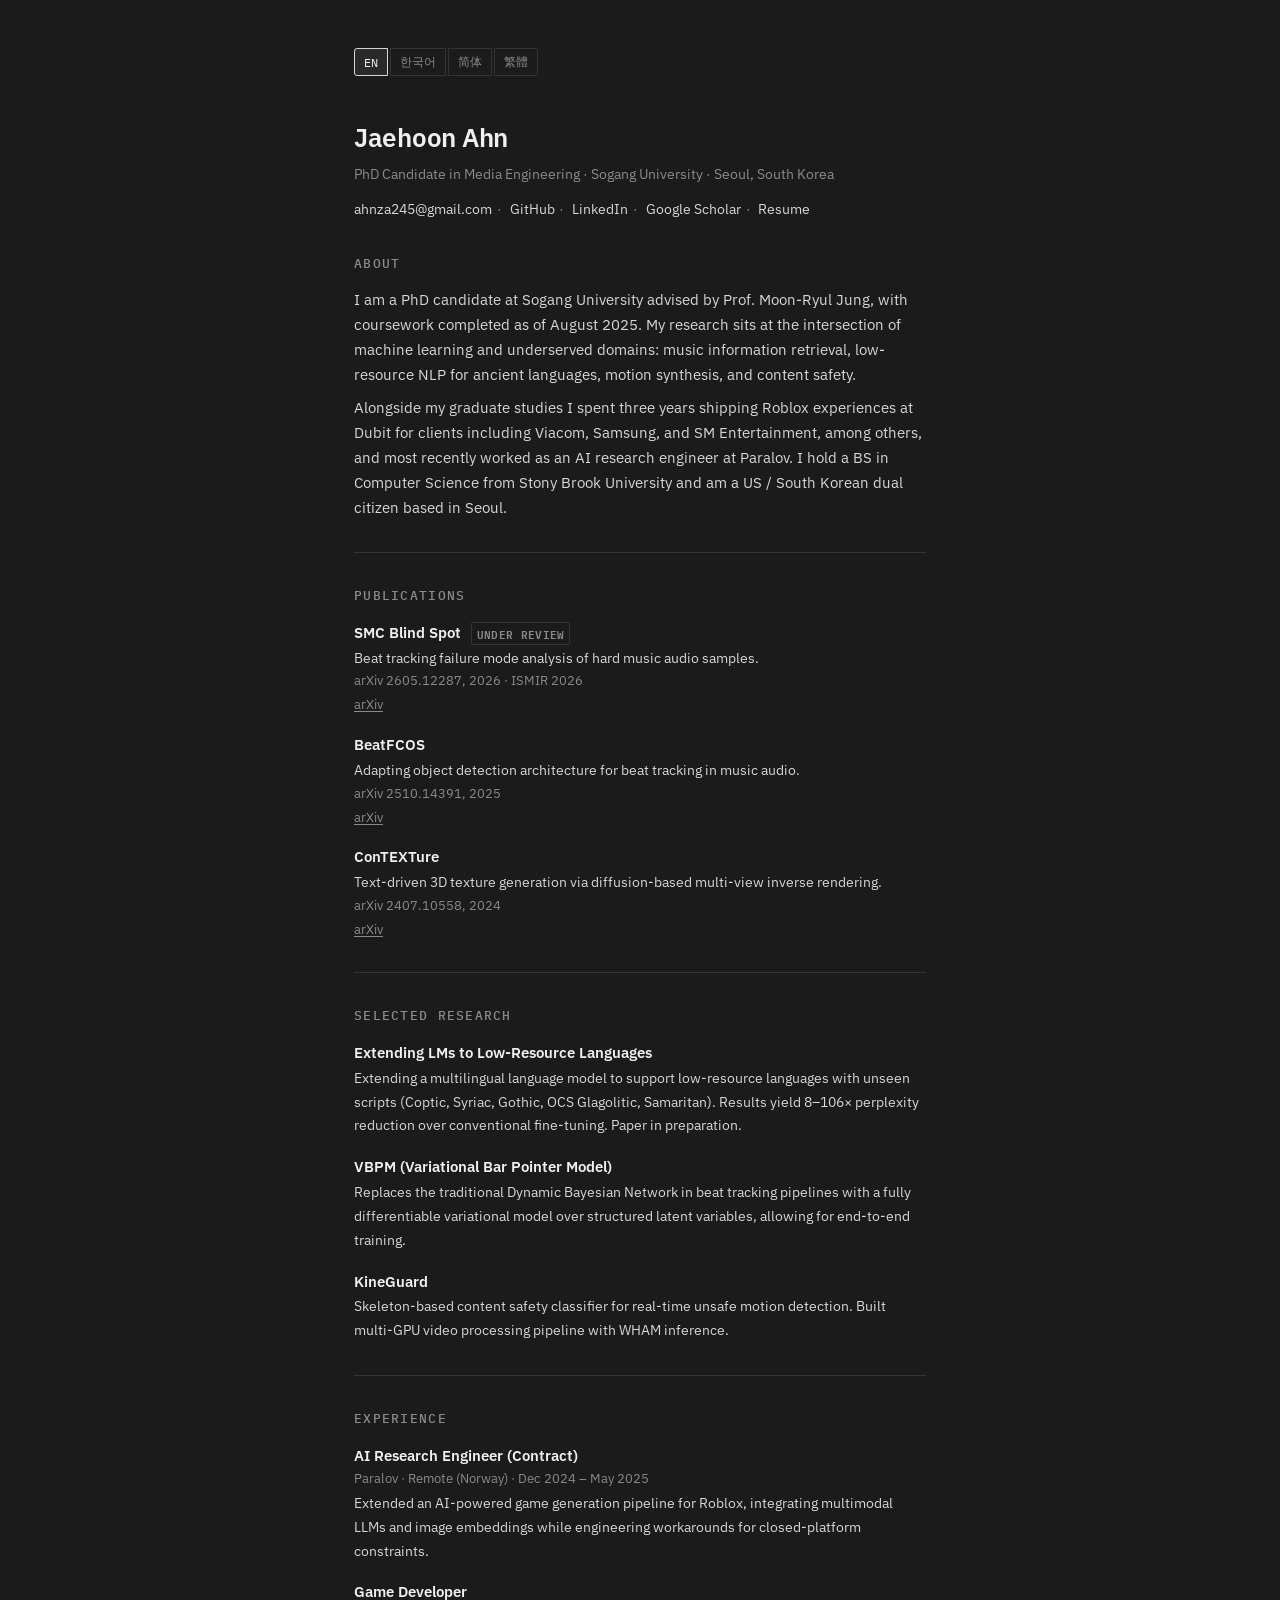
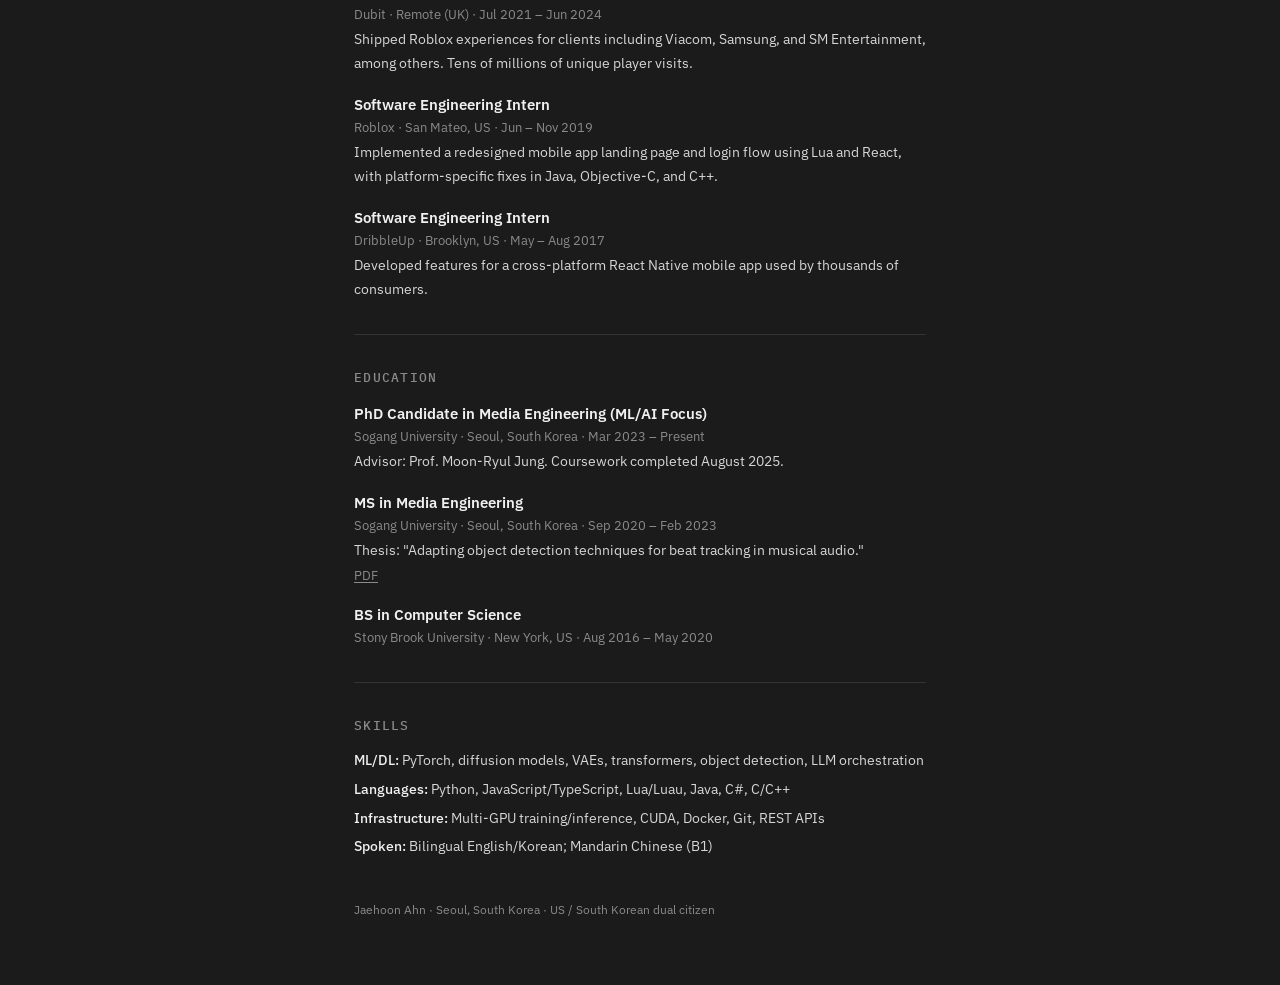
==== index.html @ 4911b868 "Update homepage" ====
<!DOCTYPE html>
<html lang="en">
<head>
<meta charset="UTF-8">
<meta name="viewport" content="width=device-width, initial-scale=1.0">
<title>Jaehoon Ahn</title>
<link rel="preconnect" href="https://fonts.googleapis.com">
<link href="https://fonts.googleapis.com/css2?family=IBM+Plex+Mono:wght@400;500;600&family=IBM+Plex+Sans:ital,wght@0,400;0,500;0,600;1,400&display=swap" rel="stylesheet">
<link rel="stylesheet" href="style.css">
</head>
<body>

<div class="wrap">

  <nav class="lang-sw">
    <button class="active" onclick="setLang('en')">EN</button>
    <button onclick="setLang('ko')">한국어</button>
    <button onclick="setLang('zh-hans')">简体</button>
    <button onclick="setLang('zh-hant')">繁體</button>
  </nav>

  <header>
    <h1 id="name-header">Jaehoon Ahn</h1>
    <div class="tagline" data-i18n="tagline">PhD Candidate in Media Engineering · Sogang University · Seoul, South Korea</div>
    <div class="contact">
      <a href="mailto:ahnza245@gmail.com">ahnza245@gmail.com</a><span class="sep">·</span>
      <a href="https://github.com/zaiisao">GitHub</a><span class="sep">·</span>
      <a href="https://linkedin.com/in/ahnjaehoon">LinkedIn</a><span class="sep">·</span>
      <a href="https://scholar.google.com/citations?user=Kc6avhgAAAAJ&hl=ko">Google Scholar</a><span class="sep">·</span>
      <a href="Jaehoon_Ahn_Resume.pdf" data-i18n="link_resume">Resume</a>
    </div>
  </header>

  <section>
    <h2 data-i18n="h_about">About</h2>
    <p data-i18n="about_1">I am a PhD candidate at Sogang University advised by Prof. Moon-Ryul Jung, with coursework completed as of August 2025. My research sits at the intersection of machine learning and underserved domains: music information retrieval, low-resource NLP for ancient languages, motion synthesis, and content safety.</p>
    <p data-i18n="about_2">Alongside my graduate studies I spent three years shipping Roblox experiences at Dubit for clients including Viacom, Samsung, and SM Entertainment, among others, and most recently worked as an AI research engineer at Paralov. I hold a BS in Computer Science from Stony Brook University and am a US / South Korean dual citizen based in Seoul.</p>
  </section>

  <hr>

  <section>
    <h2 data-i18n="h_pub">Publications</h2>
    <div class="item">
      <div class="item-title">SMC Blind Spot <span class="badge" data-i18n="badge_review">Under review</span></div>
      <div class="item-desc" data-i18n="pub1_desc">Beat tracking failure mode analysis of hard music audio samples.</div>
      <div class="item-meta">arXiv 2605.12287, 2026 · ISMIR 2026</div>
      <div class="item-links"><a href="https://arxiv.org/abs/2605.12287">arXiv</a></div>
    </div>
    <div class="item">
      <div class="item-title">BeatFCOS</div>
      <div class="item-desc" data-i18n="pub2_desc">Adapting object detection architecture for beat tracking in music audio.</div>
      <div class="item-meta">arXiv 2510.14391, 2025</div>
      <div class="item-links"><a href="https://arxiv.org/abs/2510.14391">arXiv</a></div>
    </div>
    <div class="item">
      <div class="item-title">ConTEXTure</div>
      <div class="item-desc" data-i18n="pub3_desc">Text-driven 3D texture generation via diffusion-based multi-view inverse rendering.</div>
      <div class="item-meta">arXiv 2407.10558, 2024</div>
      <div class="item-links"><a href="https://arxiv.org/abs/2407.10558">arXiv</a></div>
    </div>
  </section>

  <hr>

  <section>
    <h2 data-i18n="h_research">Selected Research</h2>
    <div class="item">
      <div class="item-title" data-i18n="res1_title">Extending LMs to Low-Resource Languages</div>
      <div class="item-desc" data-i18n="res1_desc">Extending a multilingual language model to support low-resource languages with unseen scripts (Coptic, Syriac, Gothic, OCS Glagolitic, Samaritan). Results yield 8–106× perplexity reduction over conventional fine-tuning. Paper in preparation.</div>
    </div>
    <div class="item">
      <div class="item-title">VBPM (Variational Bar Pointer Model)</div>
      <div class="item-desc" data-i18n="res2_desc">Replaces the traditional Dynamic Bayesian Network in beat tracking pipelines with a fully differentiable variational model over structured latent variables, allowing for end-to-end training.</div>
    </div>
    <div class="item">
      <div class="item-title">KineGuard</div>
      <div class="item-desc" data-i18n="res3_desc">Skeleton-based content safety classifier for real-time unsafe motion detection. Built multi-GPU video processing pipeline with WHAM inference.</div>
    </div>
  </section>

  <hr>

  <section>
    <h2 data-i18n="h_exp">Experience</h2>
    <div class="item">
      <div class="item-title" data-i18n="exp1_role">AI Research Engineer (Contract)</div>
      <div class="item-meta">Paralov · Remote (Norway) · Dec 2024 – May 2025</div>
      <div class="item-desc" data-i18n="exp1_desc">Extended an AI-powered game generation pipeline for Roblox, integrating multimodal LLMs and image embeddings while engineering workarounds for closed-platform constraints.</div>
    </div>
    <div class="item">
      <div class="item-title" data-i18n="exp2_role">Game Developer</div>
      <div class="item-meta">Dubit · Remote (UK) · Jul 2021 – Jun 2024</div>
      <div class="item-desc" data-i18n="exp2_desc">Shipped Roblox experiences for clients including Viacom, Samsung, and SM Entertainment, among others. Tens of millions of unique player visits.</div>
    </div>
    <div class="item">
      <div class="item-title" data-i18n="exp3_role">Software Engineering Intern</div>
      <div class="item-meta">Roblox · San Mateo, US · Jun – Nov 2019</div>
      <div class="item-desc" data-i18n="exp3_desc">Implemented a redesigned mobile app landing page and login flow using Lua and React, with platform-specific fixes in Java, Objective-C, and C++.</div>
    </div>
    <div class="item">
      <div class="item-title" data-i18n="exp4_role">Software Engineering Intern</div>
      <div class="item-meta">DribbleUp · Brooklyn, US · May – Aug 2017</div>
      <div class="item-desc" data-i18n="exp4_desc">Developed features for a cross-platform React Native mobile app used by thousands of consumers.</div>
    </div>
  </section>

  <hr>

  <section>
    <h2 data-i18n="h_edu">Education</h2>
    <div class="item">
      <div class="item-title" data-i18n="edu1_title">PhD Candidate in Media Engineering (ML/AI Focus)</div>
      <div class="item-meta" data-i18n="edu1_meta">Sogang University · Seoul, South Korea · Mar 2023 – Present</div>
      <div class="item-desc" data-i18n="edu1_desc">Advisor: Prof. Moon-Ryul Jung. Coursework completed August 2025.</div>
    </div>
    <div class="item">
      <div class="item-title" data-i18n="edu2_title">MS in Media Engineering</div>
      <div class="item-meta" data-i18n="edu2_meta">Sogang University · Seoul, South Korea · Sep 2020 – Feb 2023</div>
      <div class="item-desc" data-i18n="edu2_desc">Thesis: "Adapting object detection techniques for beat tracking in musical audio."</div>
      <div class="item-links"><a href="Masters_Thesis_Jaehoon_Ahn.pdf" data-i18n="link_thesis">PDF</a></div>
    </div>
    <div class="item">
      <div class="item-title" data-i18n="edu3_title">BS in Computer Science</div>
      <div class="item-meta" data-i18n="edu3_meta">Stony Brook University · New York, US · Aug 2016 – May 2020</div>
    </div>
  </section>

  <hr>

  <section>
    <h2 data-i18n="h_skills">Skills</h2>
    <div class="skills-row"><strong>ML/DL:</strong> PyTorch, diffusion models, VAEs, transformers, object detection, LLM orchestration</div>
    <div class="skills-row"><strong data-i18n="sk_lang">Languages:</strong> Python, JavaScript/TypeScript, Lua/Luau, Java, C#, C/C++</div>
    <div class="skills-row"><strong data-i18n="sk_infra">Infrastructure:</strong> Multi-GPU training/inference, CUDA, Docker, Git, REST APIs</div>
    <div class="skills-row"><strong data-i18n="sk_spoken">Spoken:</strong> <span data-i18n="sk_spoken_val">Bilingual English/Korean; Mandarin Chinese (B1)</span></div>
  </section>

  <footer data-i18n="footer">Jaehoon Ahn · Seoul, South Korea · US / South Korean dual citizen</footer>

</div>

<script>
const T = {
  en: {},
  ko: {
    tagline: '미디어공학 박사 수료 · 서강대학교 · 대한민국 서울',
    h_about: '소개',
    about_1: '서강대학교에서 정문열 교수님 지도하에 박사과정을 밟고 있으며, 2025년 8월 기준 수료 상태입니다. 음악 정보 검색, 고대 저자원 언어를 위한 자연어 처리, 모션 합성, 콘텐츠 안전성 등 기계학습과 소외된 분야의 교차점에서 연구하고 있습니다.',
    about_2: '대학원 과정과 병행하여 Dubit에서 3년간 Viacom, 삼성, SM엔터테인먼트 등의 클라이언트를 위한 Roblox 게임을 개발했으며, 가장 최근에는 Paralov에서 AI 연구 엔지니어로 게임 생성 파이프라인을 구축했습니다. 뉴욕주립대학교 (스토니브룩)에서 컴퓨터공학 학사를 취득했으며, 서울에 거주하는 한미 이중국적자입니다.',
    h_pub: '논문',
    badge_review: '심사 중',
    pub1_desc: '난이도 높은 음악 오디오 샘플에서의 비트 트래킹 실패 모드 분석.',
    pub2_desc: '음악 오디오 비트 트래킹을 위한 객체 탐지 아키텍처 적용.',
    pub3_desc: '확산 기반 다시점 역렌더링을 통한 텍스트 기반 3D 텍스처 생성.',
    h_research: '진행 중인 연구',
    res1_title: '저자원 언어를 위한 언어 모델 확장',
    res1_desc: '미지원 문자 체계(콥트어, 시리아어, 고트어, 고대교회슬라브어 글라골리차, 사마리아어)를 가진 저자원 언어를 지원하도록 다국어 언어 모델을 확장. 기존 파인튜닝 대비 8–106배의 퍼플렉서티 감소. 논문 준비 중.',
    res2_desc: '비트 트래킹 파이프라인의 기존 동적 베이지안 네트워크를 구조화된 잠재 변수에 대한 완전 미분 가능한 변분 모델로 대체하여 종단간 학습 가능.',
    res3_desc: '실시간 위험 동작 감지를 위한 스켈레톤 기반 콘텐츠 안전성 분류기. WHAM 추론을 활용한 다중 GPU 비디오 처리 파이프라인 구축.',
    h_exp: '경력',
    exp1_role: 'AI 연구 엔지니어 (계약직)',
    exp1_desc: 'Roblox용 AI 기반 게임 생성 파이프라인을 확장. 멀티모달 LLM과 이미지 임베딩을 통합하고, 폐쇄형 플랫폼의 제약을 우회하는 솔루션을 설계.',
    exp2_role: '게임 개발자',
    exp2_desc: 'Viacom, 삼성, SM엔터테인먼트 등의 클라이언트를 위한 Roblox 경험 출시. 수천만 건의 고유 플레이어 방문.',
    exp3_role: '소프트웨어 엔지니어링 인턴',
    exp3_desc: 'Lua와 React를 사용하여 모바일 앱의 랜딩 페이지와 로그인 플로우 재설계 구현. Java, Objective-C, C++로 플랫폼별 수정 작업 수행.',
    exp4_role: '소프트웨어 엔지니어링 인턴',
    exp4_desc: '수천 명의 사용자가 이용하는 크로스플랫폼 React Native 모바일 앱의 기능 개발.',
    h_edu: '학력',
    edu1_title: '미디어공학 박사 수료 (ML/AI 중심)',
    edu1_meta: '서강대학교 · 대한민국 서울 · 2023년 3월 – 현재',
    edu1_desc: '지도교수: 정문열. 2025년 8월 수료.',
    edu2_title: '미디어공학 석사',
    edu2_meta: '서강대학교 · 대한민국 서울 · 2020년 9월 – 2023년 2월',
    edu2_desc: '학위논문: "음악 오디오에서의 비트 트래킹을 위한 객체 탐지 기법 적용."',
    edu3_title: '컴퓨터공학 학사',
    edu3_meta: '뉴욕주립대학교 (스토니브룩) · 미국 뉴욕 · 2016년 8월 – 2020년 5월',
    h_skills: '기술',
    sk_lang: '프로그래밍 언어:',
    sk_infra: '인프라:',
    sk_spoken: '구사 언어:',
    sk_spoken_val: '한국어·영어 (이중 모국어), 중국어 (B1)',
    link_resume: '이력서',
    link_thesis: 'PDF',
    footer: '안재훈 · 대한민국 서울 · 한미 이중국적자'
  },
  'zh-hans': {
    tagline: '媒体工程博士研究生 · 西江大学 · 韩国首尔',
    h_about: '简介',
    about_1: '我是西江大学的博士研究生，师从 Moon-Ryul Jung 教授，已于2025年8月完成全部课程。我的研究方向聚焦于机器学习与小众领域的交叉：音乐信息检索、面向古代低资源语言的自然语言处理、动作合成以及内容安全。',
    about_2: '在攻读研究生期间，我同时在Dubit从事三年Roblox游戏开发，服务Viacom、三星、SM娱乐等客户；最近在Paralov担任AI研究工程师，构建游戏生成管线。我持有石溪大学计算机科学学士学位，现居首尔，拥有美韩双重国籍。',
    h_pub: '发表论文',
    badge_review: '审稿中',
    pub1_desc: '高难度音乐音频样本的节拍追踪失效模式分析。',
    pub2_desc: '将目标检测架构应用于音乐音频节拍追踪。',
    pub3_desc: '基于扩散多视角逆渲染的文本驱动3D纹理生成。',
    h_research: '进行中的研究',
    res1_title: '将语言模型扩展至低资源语言',
    res1_desc: '扩展多语言语言模型以支持具有未见文字系统的低资源语言（科普特语、叙利亚语、哥特语、古教会斯拉夫语格拉哥里字母、撒玛利亚语）。结果在常规微调基础上实现8–106倍困惑度降低。论文准备中。',
    res2_desc: '用结构化隐变量上的完全可微分变分模型替代节拍追踪管线中的传统动态贝叶斯网络，实现端到端训练。',
    res3_desc: '用于实时不安全动作检测的基于骨骼的内容安全分类器。构建了基于WHAM推理的多GPU视频处理管线。',
    h_exp: '工作经历',
    exp1_role: 'AI研究工程师（合约）',
    exp1_desc: '扩展面向Roblox的AI游戏生成管线，集成多模态LLM和图像嵌入，并针对封闭平台限制设计解决方案。',
    exp2_role: '游戏开发工程师',
    exp2_desc: '为Viacom、三星、SM娱乐等客户发布Roblox游戏体验，累计数千万独立玩家访问。',
    exp3_role: '软件工程实习生',
    exp3_desc: '使用Lua和React实现重新设计的移动应用着陆页与登录流程，并用Java、Objective-C、C++进行平台特定修复。',
    exp4_role: '软件工程实习生',
    exp4_desc: '为数千名用户使用的跨平台React Native移动应用开发功能。',
    h_edu: '教育经历',
    edu1_title: '媒体工程博士研究生（ML/AI方向）',
    edu1_meta: '西江大学 · 韩国首尔 · 2023年3月 – 至今',
    edu1_desc: '导师：Moon-Ryul Jung 教授。2025年8月修完全部课程。',
    edu2_title: '媒体工程硕士',
    edu2_meta: '西江大学 · 韩国首尔 · 2020年9月 – 2023年2月',
    edu2_desc: '学位论文："将目标检测技术应用于音乐音频中的节拍追踪。"',
    edu3_title: '计算机科学学士',
    edu3_meta: '石溪大学 · 美国纽约 · 2016年8月 – 2020年5月',
    h_skills: '技能',
    sk_lang: '编程语言：',
    sk_infra: '基础设施：',
    sk_spoken: '口语：',
    sk_spoken_val: '英语/韩语（双母语）、中文（B1）',
    link_resume: '简历',
    link_thesis: 'PDF',
    footer: '安宰勋 · 韩国首尔 · 美韩双重国籍'
  },
  'zh-hant': {
    tagline: '媒體工程博士研究生 · 西江大學 · 韓國首爾',
    h_about: '簡介',
    about_1: '我是西江大學的博士研究生，師從 Moon-Ryul Jung 教授，已於2025年8月完成全部課程。我的研究方向聚焦於機器學習與小眾領域的交叉：音樂資訊檢索、面向古代低資源語言的自然語言處理、動作合成以及內容安全。',
    about_2: '在攻讀研究所期間，我同時在Dubit從事三年Roblox遊戲開發，服務Viacom、三星、SM娛樂等客戶；最近在Paralov擔任AI研究工程師，建構遊戲生成管線。我持有石溪大學電腦科學學士學位，現居首爾，擁有美韓雙重國籍。',
    h_pub: '發表論文',
    badge_review: '審稿中',
    pub1_desc: '高難度音樂音訊樣本的節拍追蹤失效模式分析。',
    pub2_desc: '將物件偵測架構應用於音樂音訊節拍追蹤。',
    pub3_desc: '基於擴散多視角逆渲染的文本驅動3D紋理生成。',
    h_research: '進行中的研究',
    res1_title: '將語言模型擴展至低資源語言',
    res1_desc: '擴展多語言語言模型以支援具有未見文字系統的低資源語言（科普特語、敘利亞語、哥特語、古教會斯拉夫語格拉哥里字母、撒瑪利亞語）。結果在常規微調基礎上實現8–106倍困惑度降低。論文準備中。',
    res2_desc: '用結構化隱變數上的完全可微分變分模型替代節拍追蹤管線中的傳統動態貝葉斯網路，實現端到端訓練。',
    res3_desc: '用於即時不安全動作偵測的基於骨骼的內容安全分類器。建構了基於WHAM推理的多GPU視訊處理管線。',
    h_exp: '工作經歷',
    exp1_role: 'AI研究工程師（合約）',
    exp1_desc: '擴展面向Roblox的AI遊戲生成管線，整合多模態LLM和圖像嵌入，並針對封閉平台限制設計解決方案。',
    exp2_role: '遊戲開發工程師',
    exp2_desc: '為Viacom、三星、SM娛樂等客戶發布Roblox遊戲體驗，累計數千萬獨立玩家造訪。',
    exp3_role: '軟體工程實習生',
    exp3_desc: '使用Lua與React實作重新設計的行動應用程式著陸頁與登入流程，並以Java、Objective-C、C++進行平台特定修正。',
    exp4_role: '軟體工程實習生',
    exp4_desc: '為數千名使用者使用的跨平台React Native行動應用程式開發功能。',
    h_edu: '教育經歷',
    edu1_title: '媒體工程博士研究生（ML/AI方向）',
    edu1_meta: '西江大學 · 韓國首爾 · 2023年3月 – 至今',
    edu1_desc: '導師：Moon-Ryul Jung 教授。2025年8月修完全部課程。',
    edu2_title: '媒體工程碩士',
    edu2_meta: '西江大學 · 韓國首爾 · 2020年9月 – 2023年2月',
    edu2_desc: '學位論文：「將物件偵測技術應用於音樂音訊中的節拍追蹤。」',
    edu3_title: '電腦科學學士',
    edu3_meta: '石溪大學 · 美國紐約 · 2016年8月 – 2020年5月',
    h_skills: '技能',
    sk_lang: '程式語言：',
    sk_infra: '基礎設施：',
    sk_spoken: '口語：',
    sk_spoken_val: '英語/韓語（雙母語）、中文（B1）',
    link_resume: '履歷',
    link_thesis: 'PDF',
    footer: '安宰勳 · 韓國首爾 · 美韓雙重國籍'
  }
};

let currentLang = 'en';

function setLang(lang) {
  currentLang = lang;
  document.documentElement.lang = lang === 'zh-hans' ? 'zh-CN' : lang === 'zh-hant' ? 'zh-TW' : lang;

  document.querySelectorAll('.lang-sw button').forEach(btn => btn.classList.remove('active'));
  document.querySelector('.lang-sw button[onclick="setLang(\'' + lang + '\')"]').classList.add('active');

  const names = {
    en: 'Jaehoon Ahn',
    ko: '안재훈 (Jaehoon Ahn)',
    'zh-hans': '安宰勋（Jaehoon Ahn）',
    'zh-hant': '安宰勳（Jaehoon Ahn）'
  };
  document.getElementById('name-header').textContent = names[lang] || names.en;

  const dict = T[lang] || {};
  document.querySelectorAll('[data-i18n]').forEach(el => {
    const key = el.getAttribute('data-i18n');
    if (dict[key]) el.textContent = dict[key];
    else if (T.en[key]) el.textContent = T.en[key];
  });
}

document.addEventListener('DOMContentLoaded', () => {
  document.querySelectorAll('[data-i18n]').forEach(el => {
    T.en[el.getAttribute('data-i18n')] = el.textContent;
  });
});
</script>

</body>
</html>
---- style.css ----
:root {
  --bg: #1b1b1b;
  --fg: #d6d6d6;
  --fg-dim: #8a8a8a;
  --fg-bright: #f0f0f0;
  --link: #d6d6d6;
  --link-hover: #fff;
  --rule: #333;
  --mono: 'IBM Plex Mono', 'SF Mono', 'Consolas', monospace;
  --sans: 'IBM Plex Sans', -apple-system, sans-serif;
  --max-w: 620px;
}

* { margin: 0; padding: 0; box-sizing: border-box; }
html { font-size: 16px; }

body {
  font-family: var(--sans);
  background: var(--bg);
  color: var(--fg);
  line-height: 1.7;
  -webkit-font-smoothing: antialiased;
}

::selection { background: #555; color: #fff; }

.wrap {
  max-width: var(--max-w);
  margin: 0 auto;
  padding: 3rem 1.5rem 4rem;
}

/* --- Lang switcher --- */
.lang-sw {
  display: flex;
  gap: 0.15rem;
  margin-bottom: 2.5rem;
  font-family: var(--mono);
  font-size: 0.78rem;
}
.lang-sw button {
  background: none;
  border: 1px solid var(--rule);
  color: var(--fg-dim);
  padding: 0.25rem 0.55rem;
  cursor: pointer;
  font-family: inherit;
  font-size: inherit;
  transition: color 0.15s, border-color 0.15s;
}
.lang-sw button:first-child { border-radius: 3px 0 0 3px; }
.lang-sw button:last-child { border-radius: 0 3px 3px 0; }
.lang-sw button:hover { color: var(--fg); border-color: var(--fg-dim); }
.lang-sw button.active {
  color: var(--fg-bright);
  border-color: var(--fg);
  background: #2a2a2a;
}

/* --- Header --- */
header { margin-bottom: 2rem; }
h1 {
  font-size: 1.6rem;
  font-weight: 600;
  color: var(--fg-bright);
  letter-spacing: -0.01em;
  margin-bottom: 0.15rem;
}
.tagline {
  color: var(--fg-dim);
  font-size: 0.9rem;
  margin-bottom: 0.7rem;
}
.contact {
  font-size: 0.85rem;
  color: var(--fg-dim);
}
.contact a {
  color: var(--link);
  text-decoration: none;
}
.contact a:hover { color: var(--link-hover); text-decoration: underline; }
.contact .sep { margin: 0 0.3rem; }

/* --- Sections --- */
section { margin-bottom: 2rem; }
h2 {
  font-family: var(--mono);
  font-size: 0.8rem;
  font-weight: 500;
  text-transform: uppercase;
  letter-spacing: 0.1em;
  color: var(--fg-dim);
  margin-bottom: 0.8rem;
}

p { font-size: 0.92rem; margin-bottom: 0.5rem; }
p:last-child { margin-bottom: 0; }

/* --- Items --- */
.item { margin-bottom: 1rem; }
.item:last-child { margin-bottom: 0; }
.item-title {
  font-weight: 600;
  font-size: 0.92rem;
  color: var(--fg-bright);
}
.item-meta {
  font-size: 0.82rem;
  color: var(--fg-dim);
}
.item-desc {
  font-size: 0.88rem;
  color: var(--fg);
  margin-top: 0.1rem;
}
.item-links {
  font-size: 0.8rem;
  margin-top: 0.1rem;
}
.item-links a {
  color: var(--fg-dim);
  text-decoration: underline;
  text-underline-offset: 2px;
}
.item-links a:hover { color: var(--fg-bright); }

.badge {
  font-family: var(--mono);
  font-size: 0.68rem;
  color: var(--fg-dim);
  border: 1px solid var(--rule);
  padding: 0.1em 0.4em;
  border-radius: 2px;
  margin-left: 0.4rem;
  vertical-align: middle;
  text-transform: uppercase;
  letter-spacing: 0.03em;
}

/* --- Skills --- */
.skills-row {
  font-size: 0.88rem;
  margin-bottom: 0.3rem;
}
.skills-row strong {
  color: var(--fg-bright);
  font-weight: 500;
}

hr {
  border: none;
  border-top: 1px solid var(--rule);
  margin: 2rem 0;
}

footer {
  margin-top: 2.5rem;
  font-size: 0.78rem;
  color: var(--fg-dim);
}

@media (max-width: 520px) {
  html { font-size: 15px; }
  .wrap { padding: 2rem 1.2rem 3rem; }
}
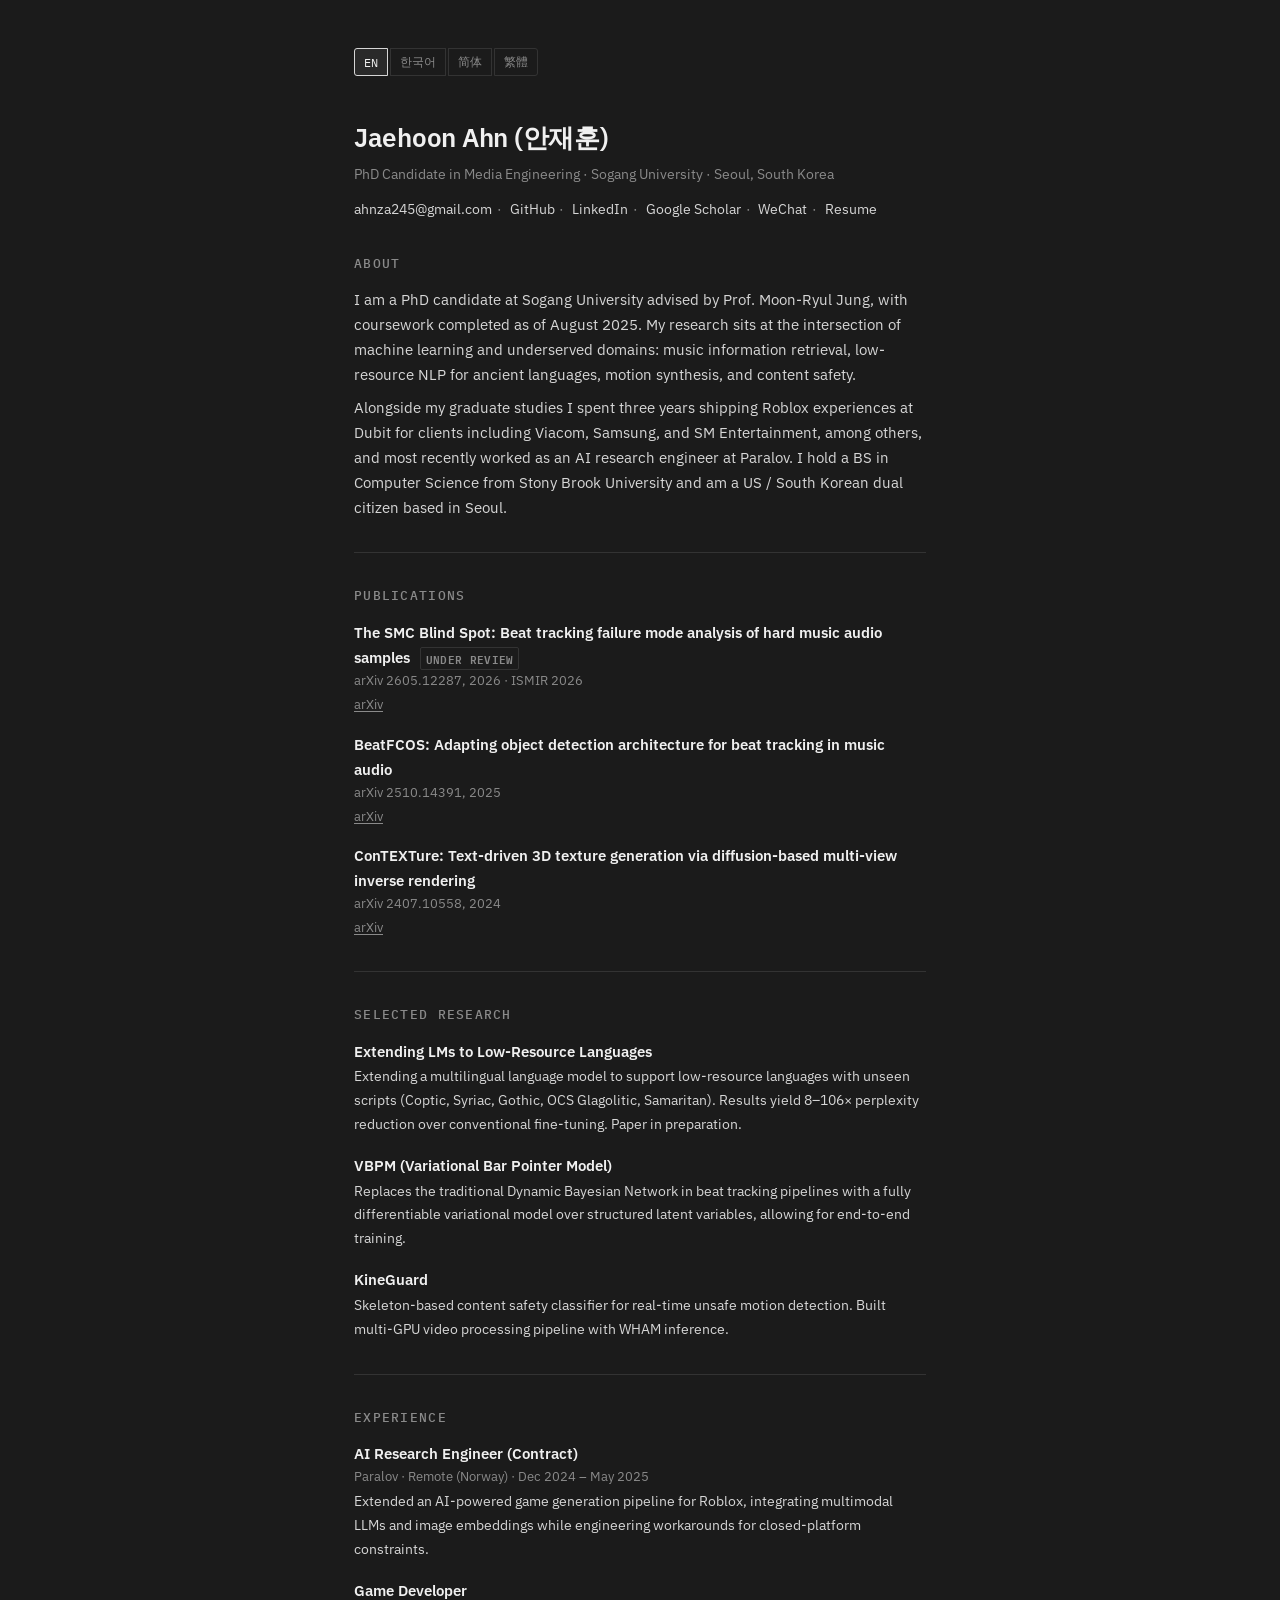
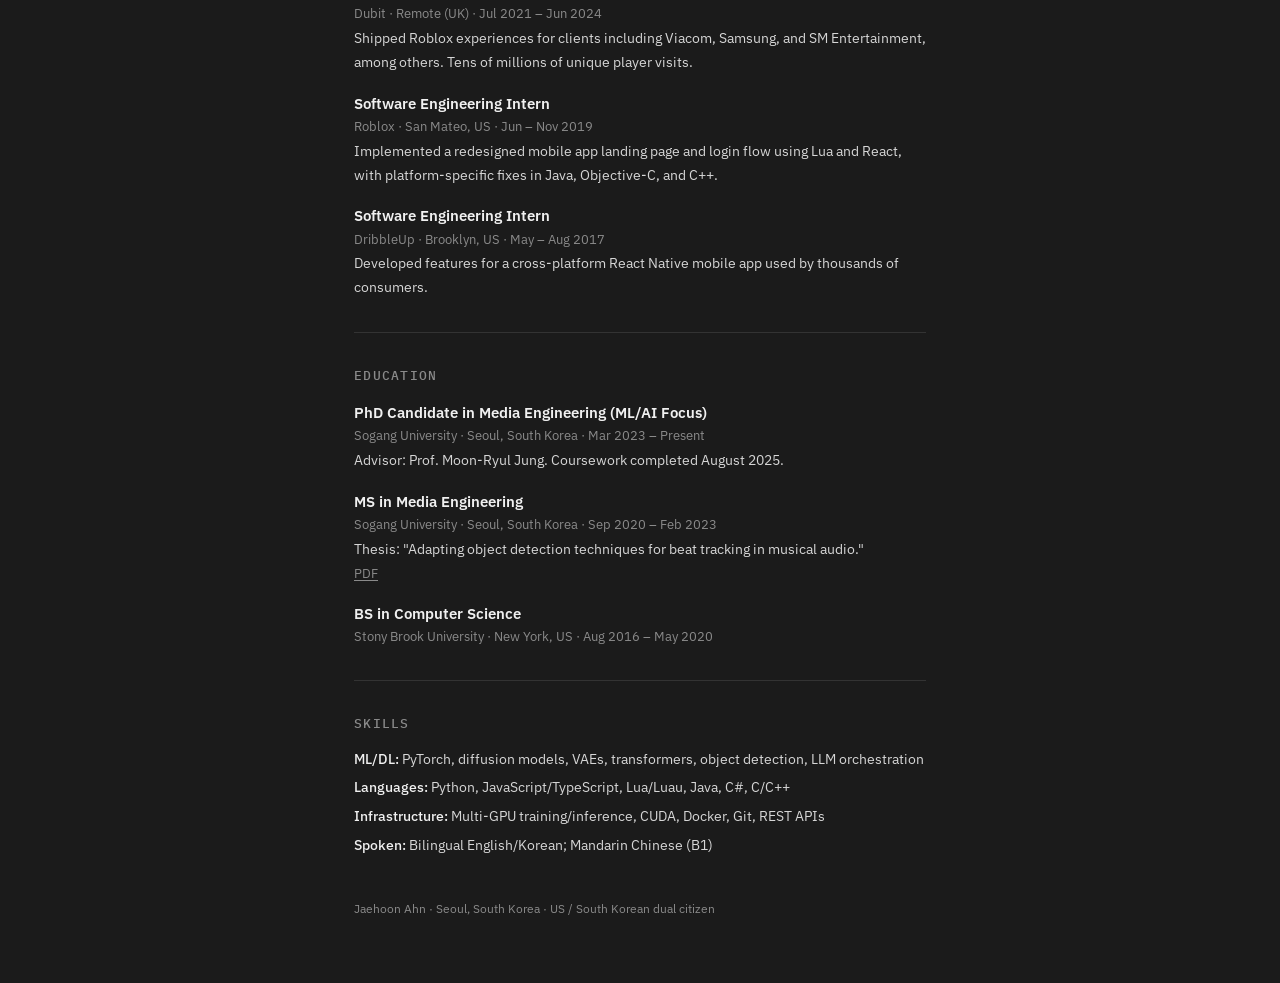
==== commit b081d4b2: "Add WeChat link, expand publication titles, add 안재훈 to name display" ====
--- a/index.html
+++ b/index.html
@@ -20,13 +20,14 @@
   </nav>
 
   <header>
-    <h1 id="name-header">Jaehoon Ahn</h1>
+    <h1 id="name-header">Jaehoon Ahn (안재훈)</h1>
     <div class="tagline" data-i18n="tagline">PhD Candidate in Media Engineering · Sogang University · Seoul, South Korea</div>
     <div class="contact">
       <a href="mailto:ahnza245@gmail.com">ahnza245@gmail.com</a><span class="sep">·</span>
       <a href="https://github.com/zaiisao">GitHub</a><span class="sep">·</span>
       <a href="https://linkedin.com/in/ahnjaehoon">LinkedIn</a><span class="sep">·</span>
       <a href="https://scholar.google.com/citations?user=Kc6avhgAAAAJ&hl=ko">Google Scholar</a><span class="sep">·</span>
+      <a href="wechat.jpg" target="_blank" rel="noopener">WeChat</a><span class="sep">·</span>
       <a href="Jaehoon_Ahn_Resume.pdf" data-i18n="link_resume">Resume</a>
     </div>
   </header>
@@ -42,20 +43,17 @@
   <section>
     <h2 data-i18n="h_pub">Publications</h2>
     <div class="item">
-      <div class="item-title">SMC Blind Spot <span class="badge" data-i18n="badge_review">Under review</span></div>
-      <div class="item-desc" data-i18n="pub1_desc">Beat tracking failure mode analysis of hard music audio samples.</div>
+      <div class="item-title">The SMC Blind Spot: Beat tracking failure mode analysis of hard music audio samples <span class="badge" data-i18n="badge_review">Under review</span></div>
       <div class="item-meta">arXiv 2605.12287, 2026 · ISMIR 2026</div>
       <div class="item-links"><a href="https://arxiv.org/abs/2605.12287">arXiv</a></div>
     </div>
     <div class="item">
-      <div class="item-title">BeatFCOS</div>
-      <div class="item-desc" data-i18n="pub2_desc">Adapting object detection architecture for beat tracking in music audio.</div>
+      <div class="item-title">BeatFCOS: Adapting object detection architecture for beat tracking in music audio</div>
       <div class="item-meta">arXiv 2510.14391, 2025</div>
       <div class="item-links"><a href="https://arxiv.org/abs/2510.14391">arXiv</a></div>
     </div>
     <div class="item">
-      <div class="item-title">ConTEXTure</div>
-      <div class="item-desc" data-i18n="pub3_desc">Text-driven 3D texture generation via diffusion-based multi-view inverse rendering.</div>
+      <div class="item-title">ConTEXTure: Text-driven 3D texture generation via diffusion-based multi-view inverse rendering</div>
       <div class="item-meta">arXiv 2407.10558, 2024</div>
       <div class="item-links"><a href="https://arxiv.org/abs/2407.10558">arXiv</a></div>
     </div>
@@ -150,9 +148,6 @@
     about_2: '대학원 과정과 병행하여 Dubit에서 3년간 Viacom, 삼성, SM엔터테인먼트 등의 클라이언트를 위한 Roblox 게임을 개발했으며, 가장 최근에는 Paralov에서 AI 연구 엔지니어로 게임 생성 파이프라인을 구축했습니다. 뉴욕주립대학교 (스토니브룩)에서 컴퓨터공학 학사를 취득했으며, 서울에 거주하는 한미 이중국적자입니다.',
     h_pub: '논문',
     badge_review: '심사 중',
-    pub1_desc: '난이도 높은 음악 오디오 샘플에서의 비트 트래킹 실패 모드 분석.',
-    pub2_desc: '음악 오디오 비트 트래킹을 위한 객체 탐지 아키텍처 적용.',
-    pub3_desc: '확산 기반 다시점 역렌더링을 통한 텍스트 기반 3D 텍스처 생성.',
     h_research: '진행 중인 연구',
     res1_title: '저자원 언어를 위한 언어 모델 확장',
     res1_desc: '미지원 문자 체계(콥트어, 시리아어, 고트어, 고대교회슬라브어 글라골리차, 사마리아어)를 가진 저자원 언어를 지원하도록 다국어 언어 모델을 확장. 기존 파인튜닝 대비 8–106배의 퍼플렉서티 감소. 논문 준비 중.',
@@ -192,9 +187,6 @@
     about_2: '在攻读研究生期间，我同时在Dubit从事三年Roblox游戏开发，服务Viacom、三星、SM娱乐等客户；最近在Paralov担任AI研究工程师，构建游戏生成管线。我持有石溪大学计算机科学学士学位，现居首尔，拥有美韩双重国籍。',
     h_pub: '发表论文',
     badge_review: '审稿中',
-    pub1_desc: '高难度音乐音频样本的节拍追踪失效模式分析。',
-    pub2_desc: '将目标检测架构应用于音乐音频节拍追踪。',
-    pub3_desc: '基于扩散多视角逆渲染的文本驱动3D纹理生成。',
     h_research: '进行中的研究',
     res1_title: '将语言模型扩展至低资源语言',
     res1_desc: '扩展多语言语言模型以支持具有未见文字系统的低资源语言（科普特语、叙利亚语、哥特语、古教会斯拉夫语格拉哥里字母、撒玛利亚语）。结果在常规微调基础上实现8–106倍困惑度降低。论文准备中。',
@@ -234,9 +226,6 @@
     about_2: '在攻讀研究所期間，我同時在Dubit從事三年Roblox遊戲開發，服務Viacom、三星、SM娛樂等客戶；最近在Paralov擔任AI研究工程師，建構遊戲生成管線。我持有石溪大學電腦科學學士學位，現居首爾，擁有美韓雙重國籍。',
     h_pub: '發表論文',
     badge_review: '審稿中',
-    pub1_desc: '高難度音樂音訊樣本的節拍追蹤失效模式分析。',
-    pub2_desc: '將物件偵測架構應用於音樂音訊節拍追蹤。',
-    pub3_desc: '基於擴散多視角逆渲染的文本驅動3D紋理生成。',
     h_research: '進行中的研究',
     res1_title: '將語言模型擴展至低資源語言',
     res1_desc: '擴展多語言語言模型以支援具有未見文字系統的低資源語言（科普特語、敘利亞語、哥特語、古教會斯拉夫語格拉哥里字母、撒瑪利亞語）。結果在常規微調基礎上實現8–106倍困惑度降低。論文準備中。',
@@ -281,7 +270,7 @@
   document.querySelector('.lang-sw button[onclick="setLang(\'' + lang + '\')"]').classList.add('active');
 
   const names = {
-    en: 'Jaehoon Ahn',
+    en: 'Jaehoon Ahn (안재훈)',
     ko: '안재훈 (Jaehoon Ahn)',
     'zh-hans': '安宰勋（Jaehoon Ahn）',
     'zh-hant': '安宰勳（Jaehoon Ahn）'
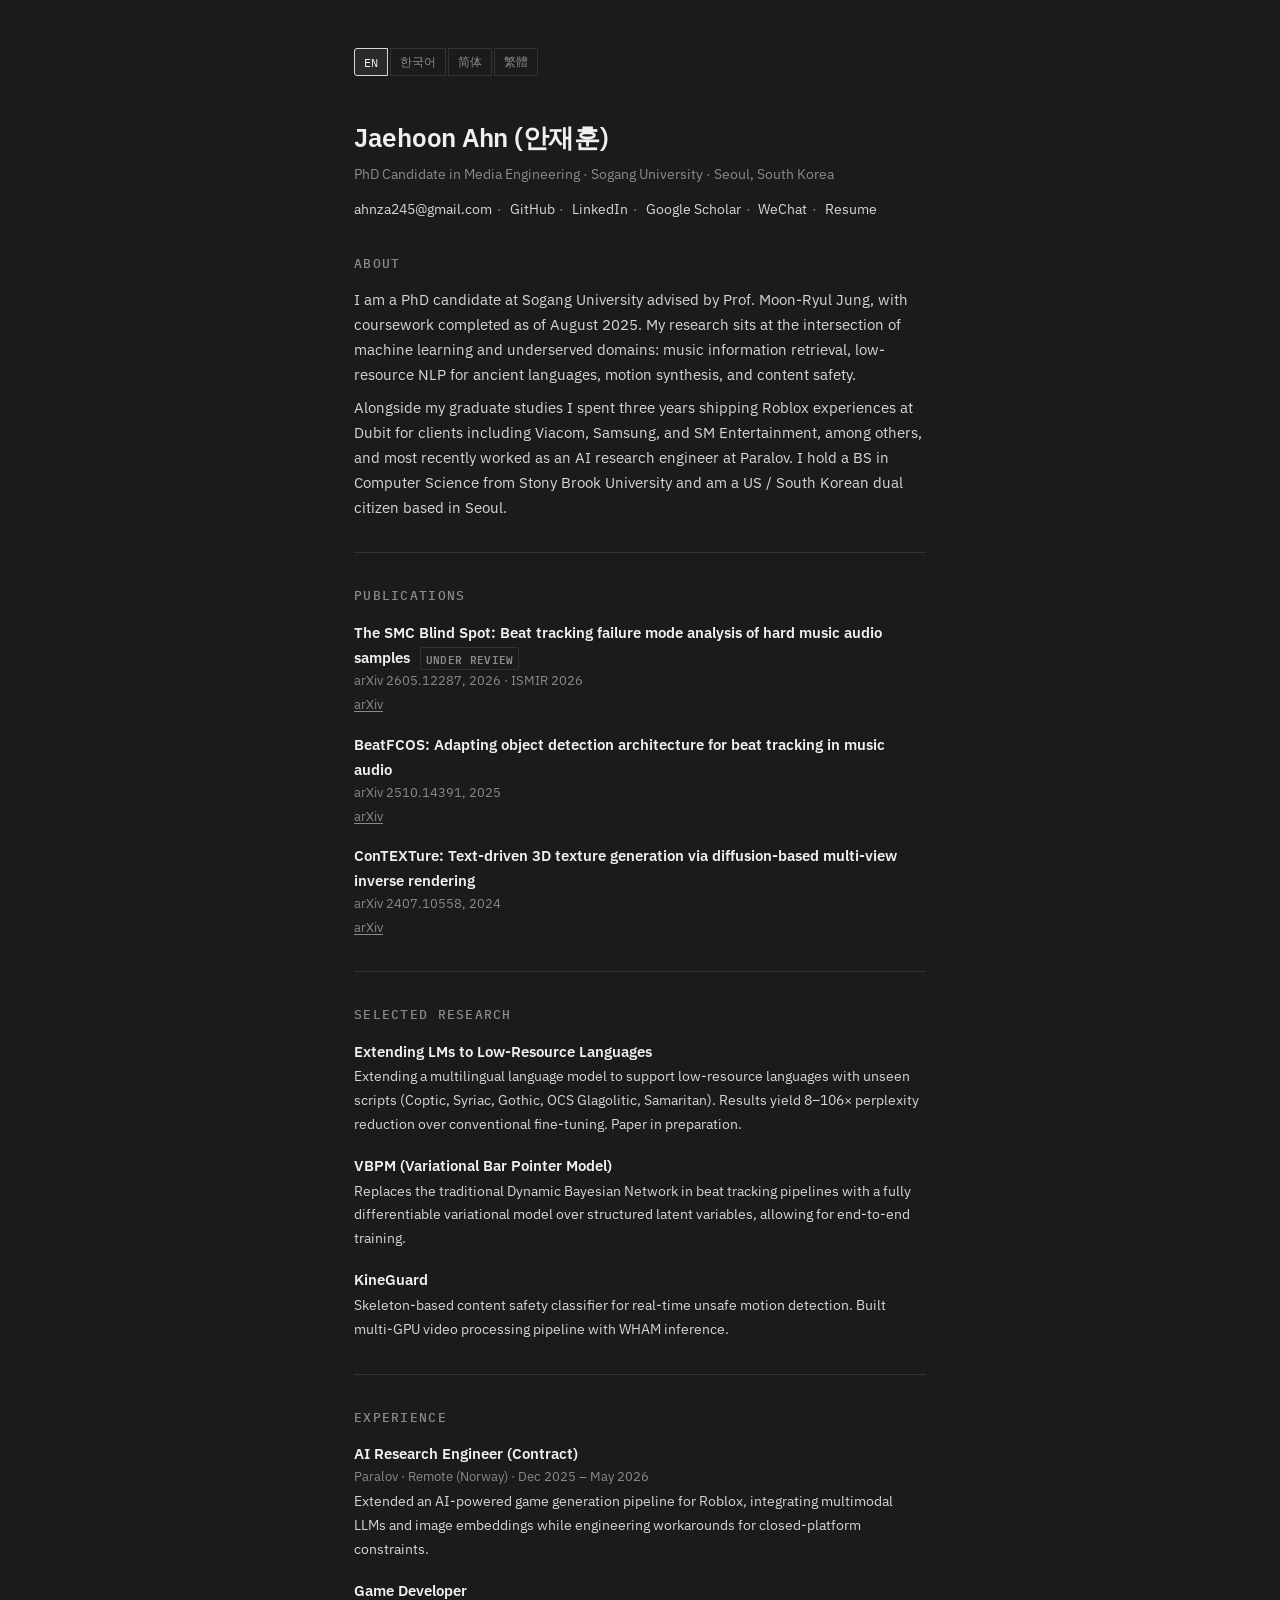
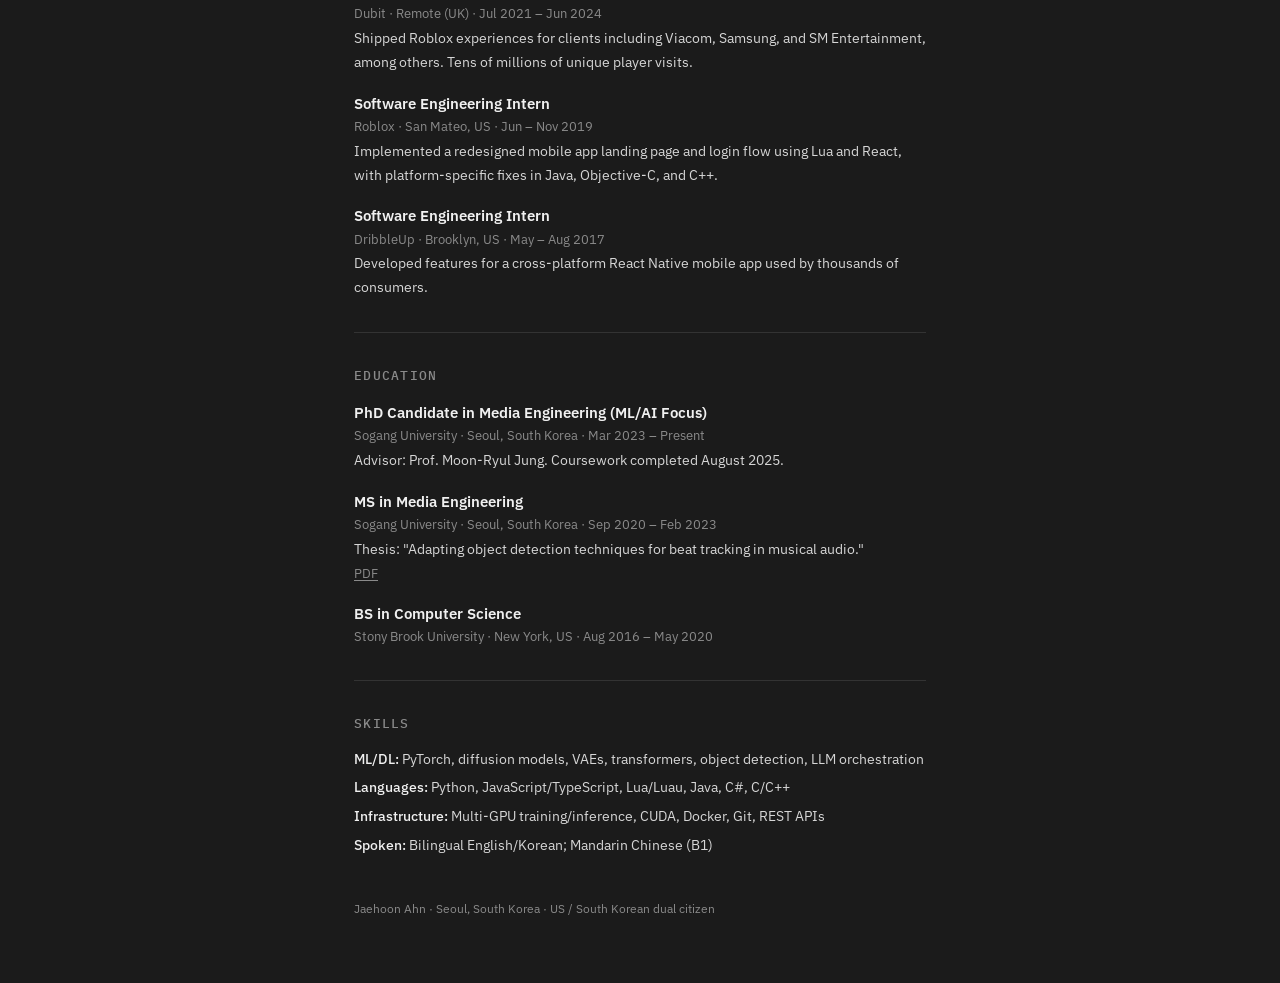
==== commit 4aa332c7: "Fix incorrect information" ====
--- a/index.html
+++ b/index.html
@@ -27,7 +27,7 @@
       <a href="https://github.com/zaiisao">GitHub</a><span class="sep">·</span>
       <a href="https://linkedin.com/in/ahnjaehoon">LinkedIn</a><span class="sep">·</span>
       <a href="https://scholar.google.com/citations?user=Kc6avhgAAAAJ&hl=ko">Google Scholar</a><span class="sep">·</span>
-      <a href="wechat.jpg" target="_blank" rel="noopener">WeChat</a><span class="sep">·</span>
+      <a href="wechat.jpg" target="_blank" rel="noopener" data-i18n="link_wechat">WeChat</a><span class="sep">·</span>
       <a href="Jaehoon_Ahn_Resume.pdf" data-i18n="link_resume">Resume</a>
     </div>
   </header>
@@ -83,7 +83,7 @@
     <h2 data-i18n="h_exp">Experience</h2>
     <div class="item">
       <div class="item-title" data-i18n="exp1_role">AI Research Engineer (Contract)</div>
-      <div class="item-meta">Paralov · Remote (Norway) · Dec 2024 – May 2025</div>
+      <div class="item-meta">Paralov · Remote (Norway) · Dec 2025 – May 2026</div>
       <div class="item-desc" data-i18n="exp1_desc">Extended an AI-powered game generation pipeline for Roblox, integrating multimodal LLMs and image embeddings while engineering workarounds for closed-platform constraints.</div>
     </div>
     <div class="item">
@@ -217,6 +217,7 @@
     sk_spoken_val: '英语/韩语（双母语）、中文（B1）',
     link_resume: '简历',
     link_thesis: 'PDF',
+    link_wechat: '微信',
     footer: '安宰勋 · 韩国首尔 · 美韩双重国籍'
   },
   'zh-hant': {
@@ -256,6 +257,7 @@
     sk_spoken_val: '英語/韓語（雙母語）、中文（B1）',
     link_resume: '履歷',
     link_thesis: 'PDF',
+    link_wechat: '微信',
     footer: '安宰勳 · 韓國首爾 · 美韓雙重國籍'
   }
 };
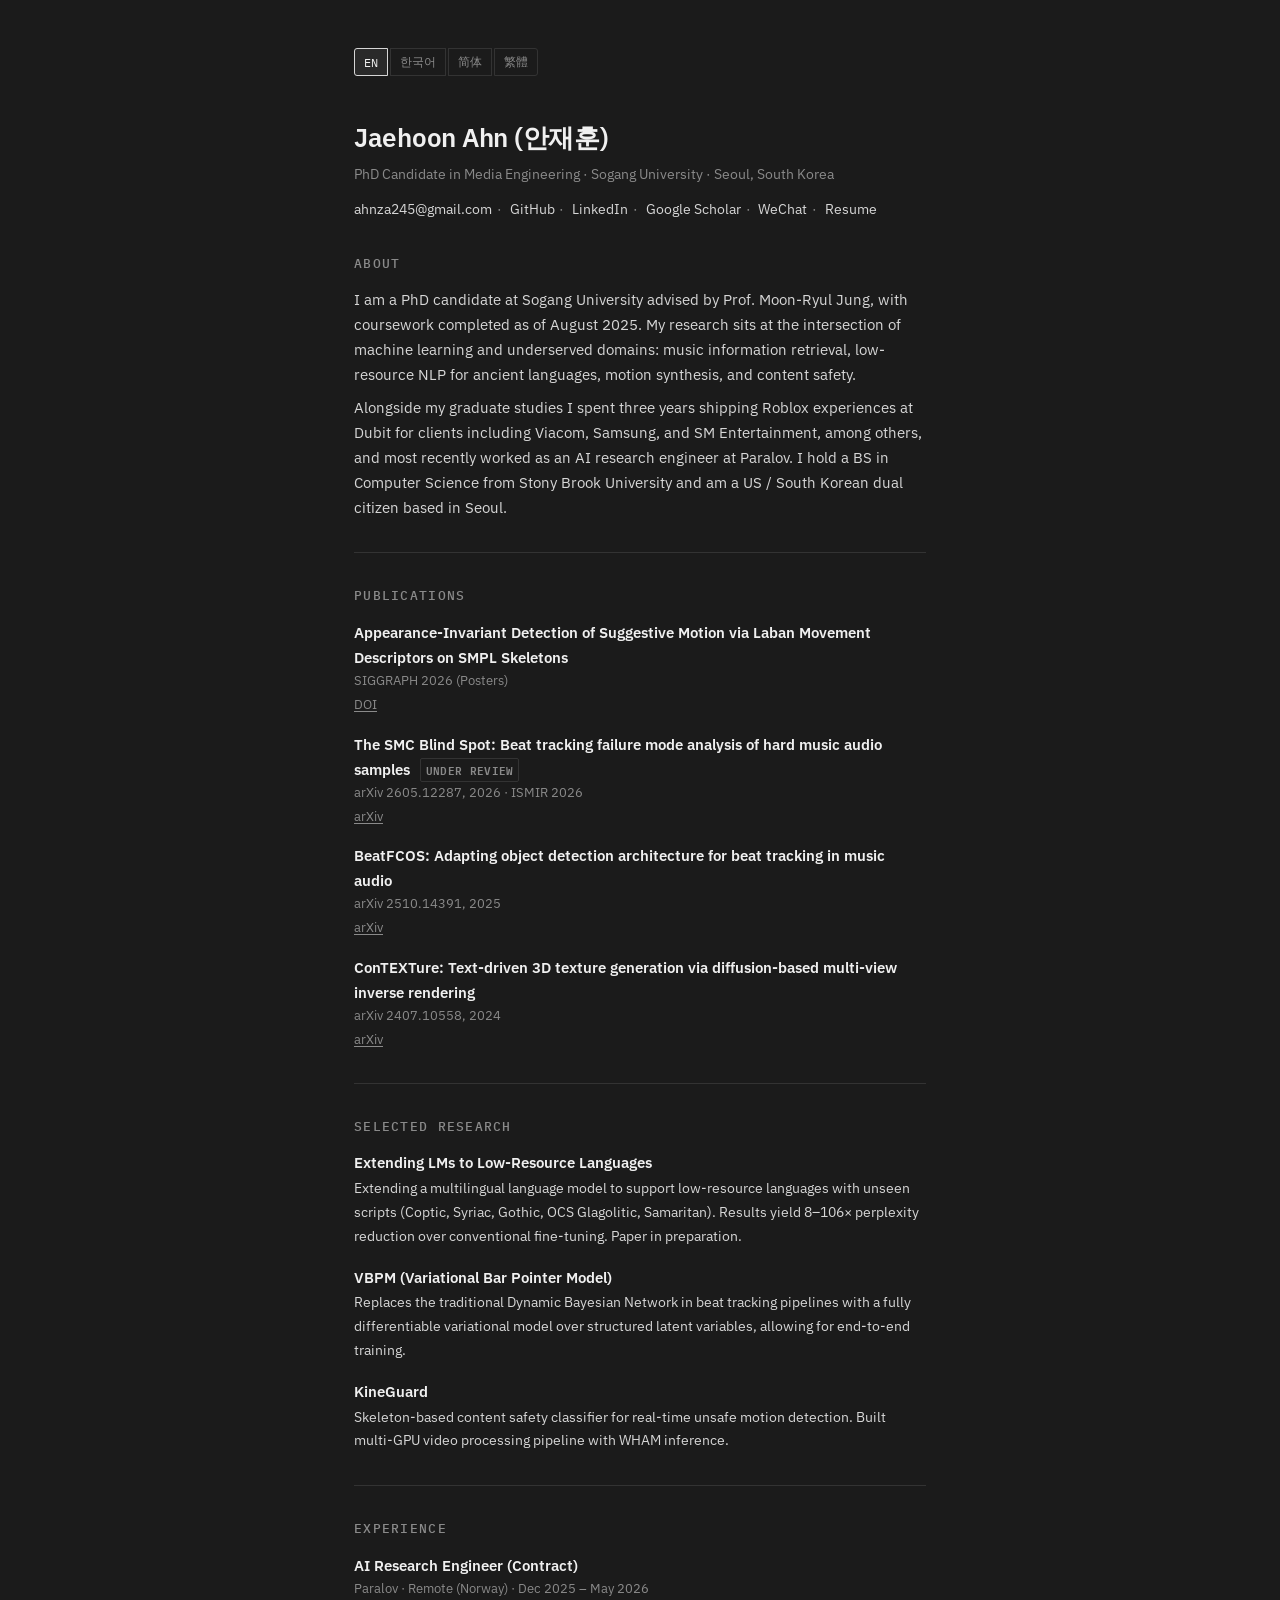
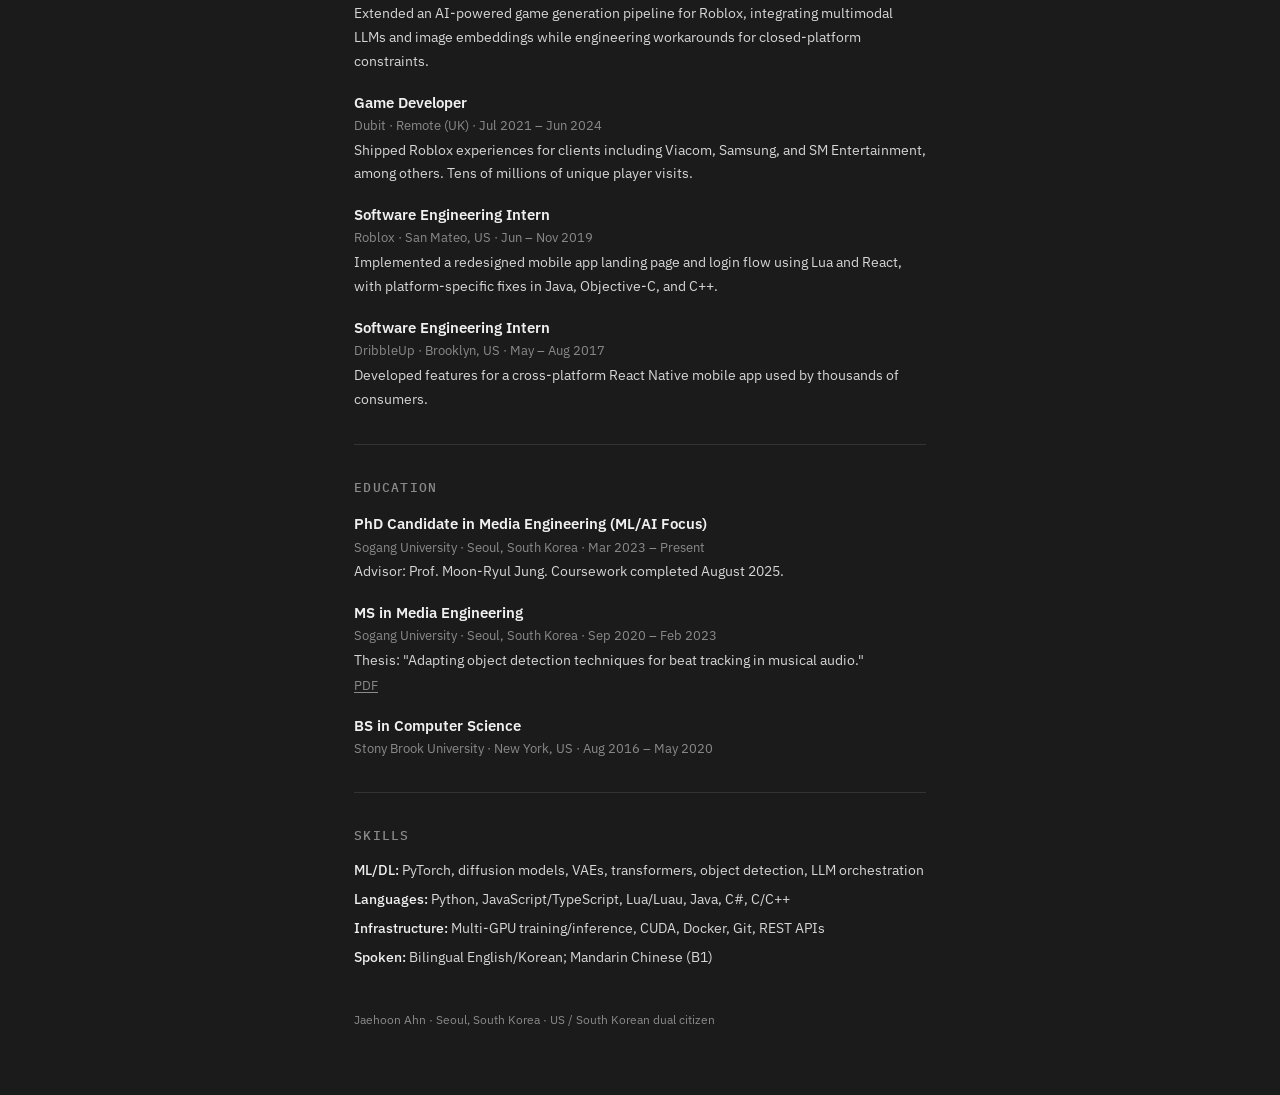
==== commit 6fd469f6: "Add SIGGRAPH 2026 paper to publications" ====
--- a/index.html
+++ b/index.html
@@ -7,6 +7,13 @@
 <link rel="preconnect" href="https://fonts.googleapis.com">
 <link href="https://fonts.googleapis.com/css2?family=IBM+Plex+Mono:wght@400;500;600&family=IBM+Plex+Sans:ital,wght@0,400;0,500;0,600;1,400&display=swap" rel="stylesheet">
 <link rel="stylesheet" href="style.css">
+<script async src="https://www.googletagmanager.com/gtag/js?id=G-V99CWHTTJN"></script>
+<script>
+  window.dataLayer = window.dataLayer || [];
+  function gtag(){dataLayer.push(arguments);}
+  gtag('js', new Date());
+  gtag('config', 'G-V99CWHTTJN');
+</script>
 </head>
 <body>
 
@@ -42,6 +49,13 @@
 
   <section>
     <h2 data-i18n="h_pub">Publications</h2>
+    <div class="item">
+      <div class="item-title">Appearance-Invariant Detection of Suggestive Motion via Laban Movement Descriptors on SMPL Skeletons</div>
+      <div class="item-meta">SIGGRAPH 2026 (Posters)</div>
+      <div class="item-links">
+        <a href="https://doi.org/10.1145/3799825.3818709">DOI</a>
+      </div>
+    </div>
     <div class="item">
       <div class="item-title">The SMC Blind Spot: Beat tracking failure mode analysis of hard music audio samples <span class="badge" data-i18n="badge_review">Under review</span></div>
       <div class="item-meta">arXiv 2605.12287, 2026 · ISMIR 2026</div>
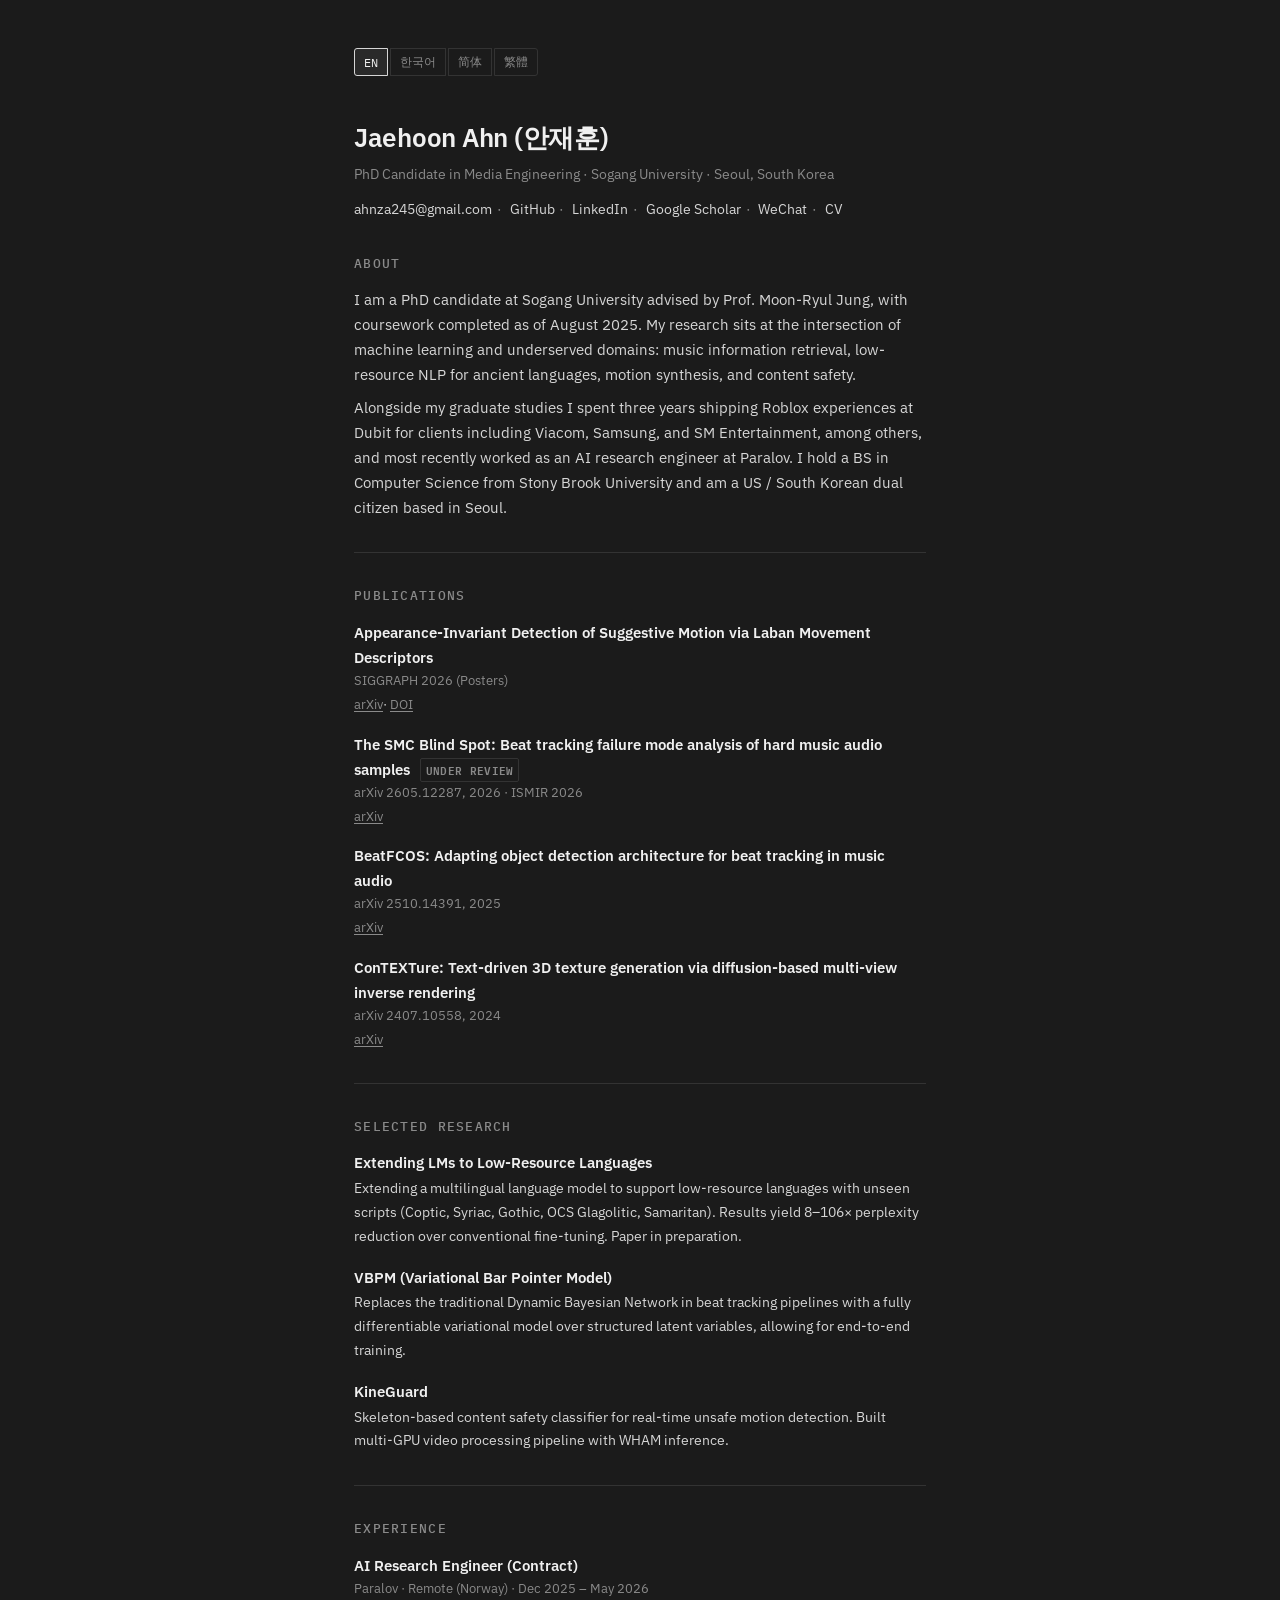
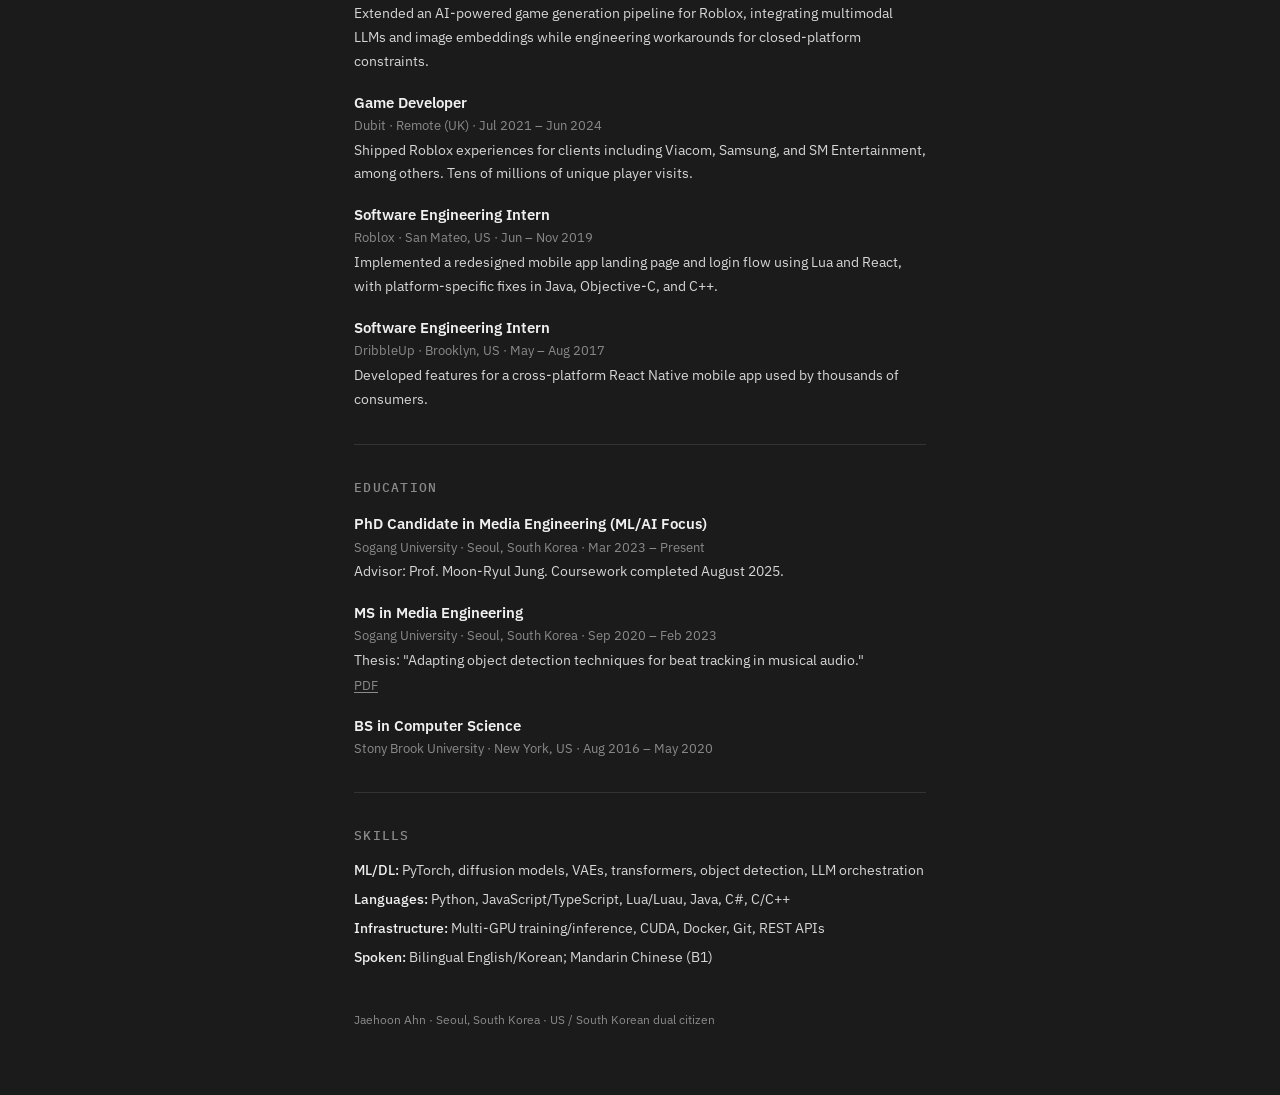
==== commit 82e71e99: "Rename Resume link to CV, trim poster title, add arXiv link - Change the header link label from "Res" ====
--- a/index.html
+++ b/index.html
@@ -35,7 +35,7 @@
       <a href="https://linkedin.com/in/ahnjaehoon">LinkedIn</a><span class="sep">·</span>
       <a href="https://scholar.google.com/citations?user=Kc6avhgAAAAJ&hl=ko">Google Scholar</a><span class="sep">·</span>
       <a href="wechat.jpg" target="_blank" rel="noopener" data-i18n="link_wechat">WeChat</a><span class="sep">·</span>
-      <a href="Jaehoon_Ahn_Resume.pdf" data-i18n="link_resume">Resume</a>
+      <a href="Jaehoon_Ahn_Resume.pdf" data-i18n="link_resume">CV</a>
     </div>
   </header>
 
@@ -50,9 +50,10 @@
   <section>
     <h2 data-i18n="h_pub">Publications</h2>
     <div class="item">
-      <div class="item-title">Appearance-Invariant Detection of Suggestive Motion via Laban Movement Descriptors on SMPL Skeletons</div>
+      <div class="item-title">Appearance-Invariant Detection of Suggestive Motion via Laban Movement Descriptors</div>
       <div class="item-meta">SIGGRAPH 2026 (Posters)</div>
       <div class="item-links">
+        <a href="https://arxiv.org/abs/2605.24488">arXiv</a><span class="sep">·</span>
         <a href="https://doi.org/10.1145/3799825.3818709">DOI</a>
       </div>
     </div>
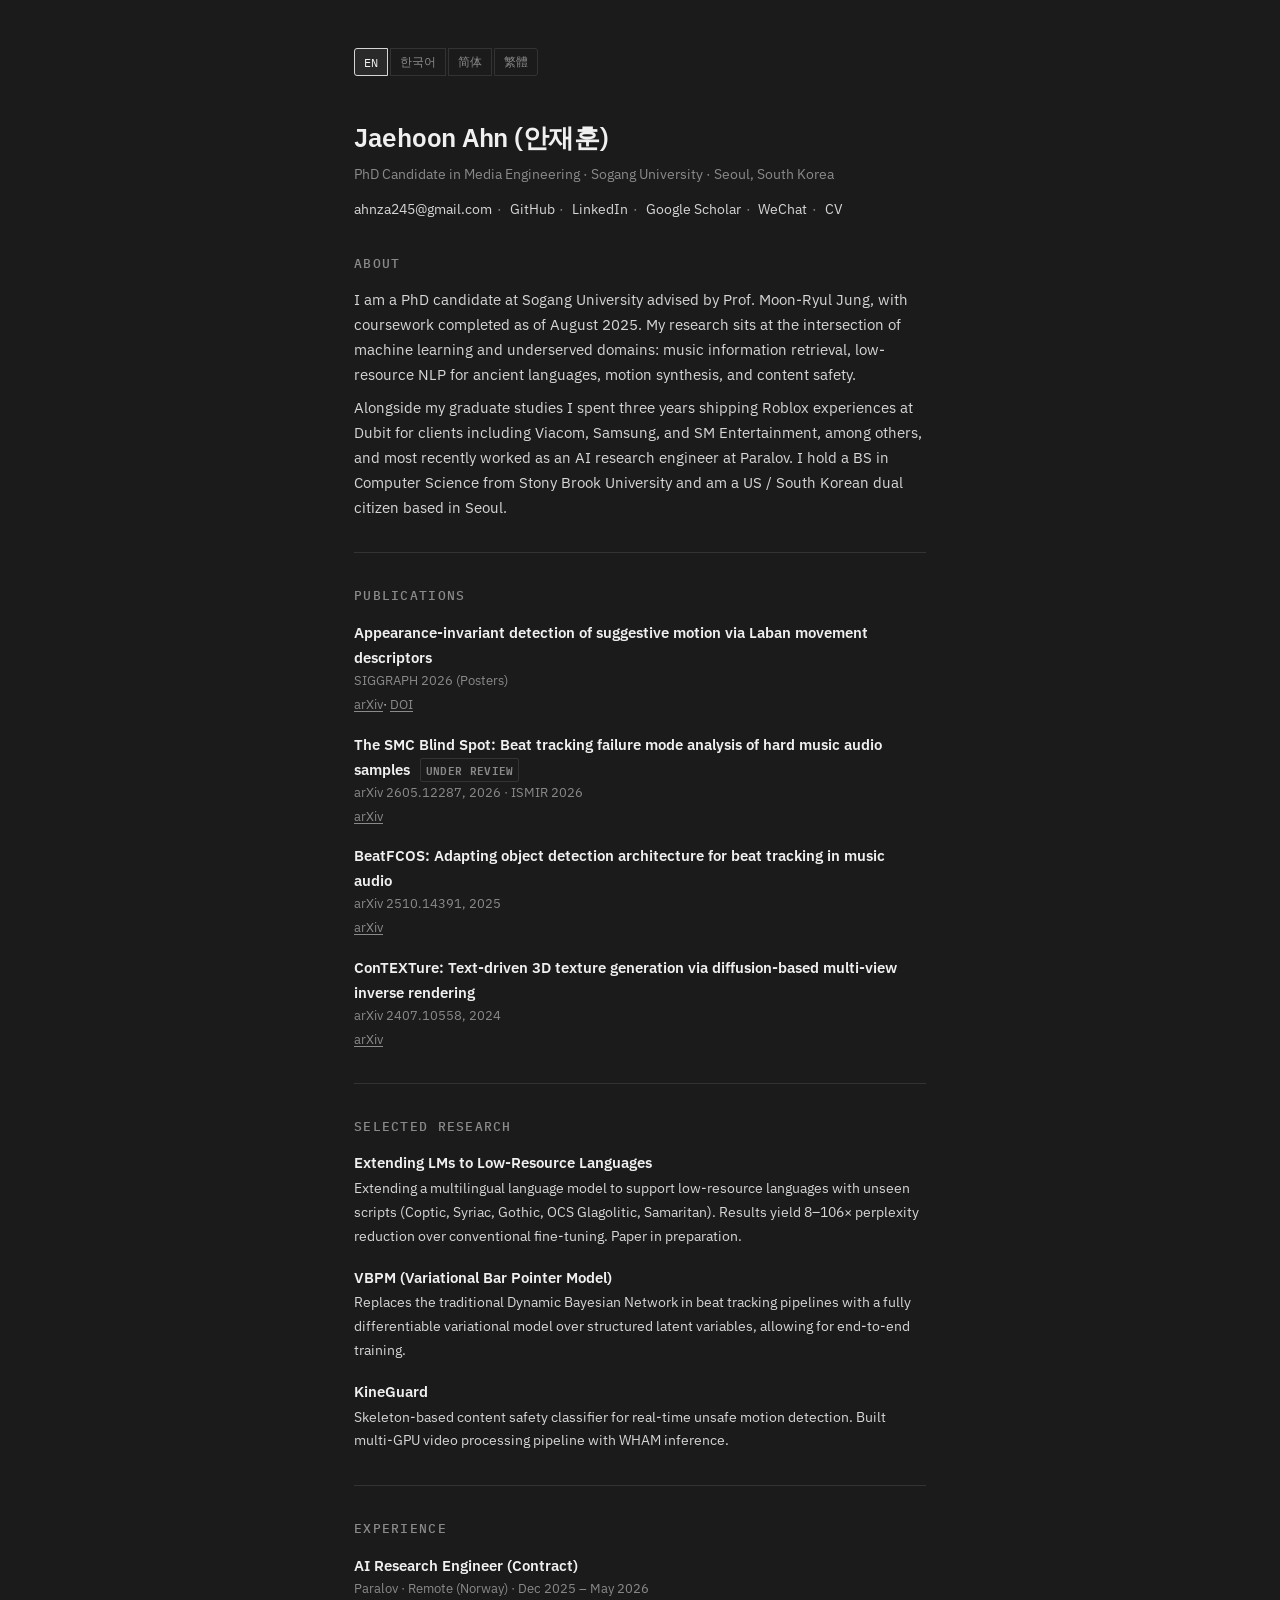
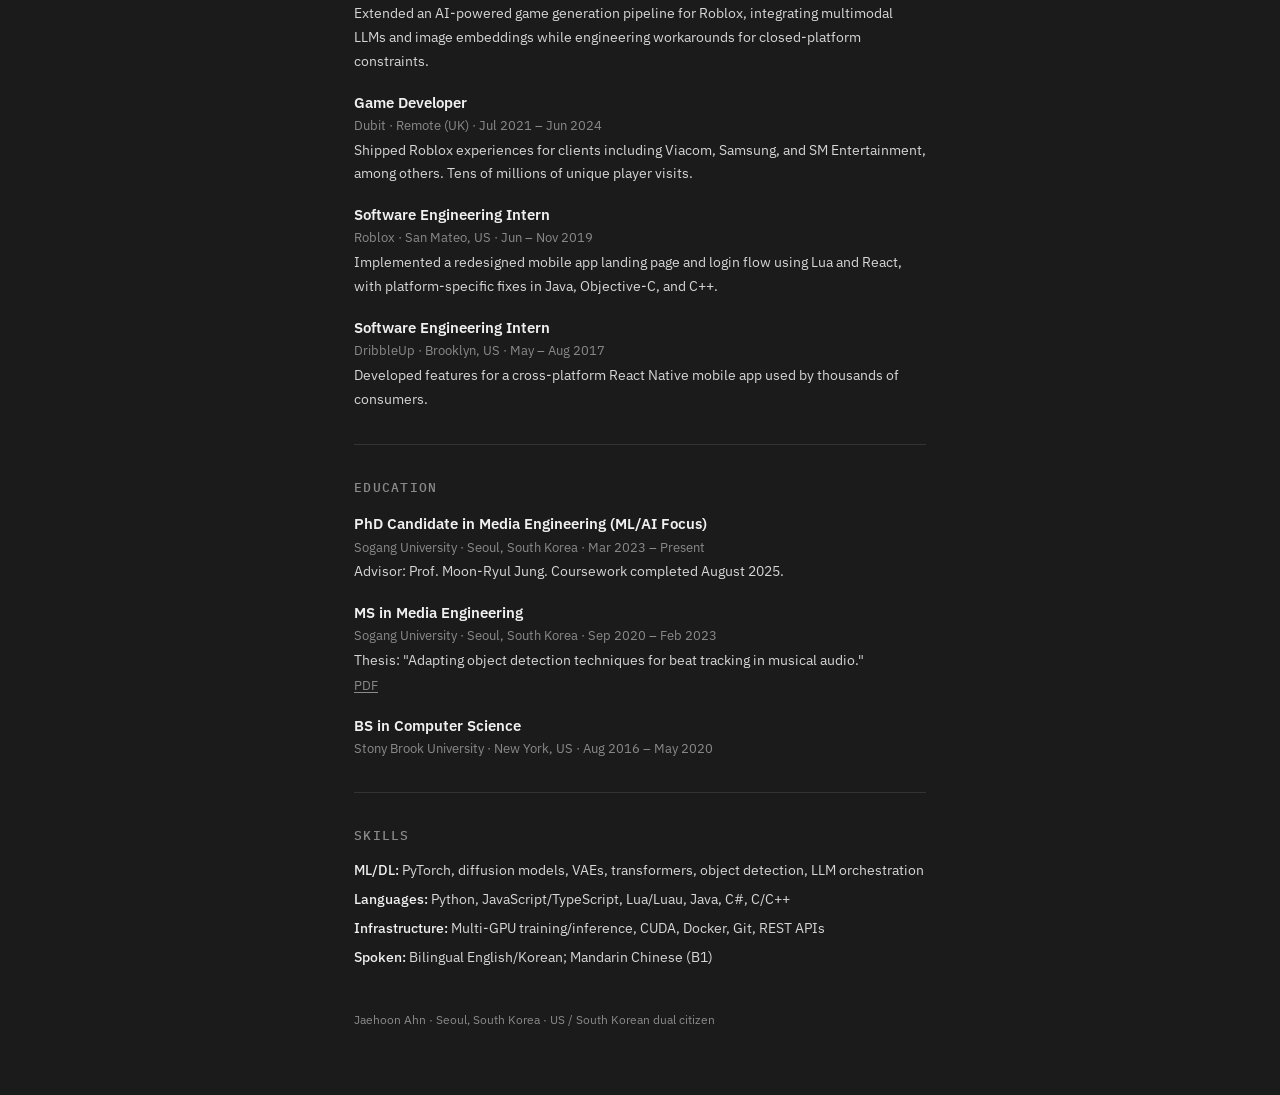
==== commit 9e516a5a: "Standardize SIGGRAPH poster title to sentence case on homepage" ====
--- a/index.html
+++ b/index.html
@@ -50,7 +50,7 @@
   <section>
     <h2 data-i18n="h_pub">Publications</h2>
     <div class="item">
-      <div class="item-title">Appearance-Invariant Detection of Suggestive Motion via Laban Movement Descriptors</div>
+      <div class="item-title">Appearance-invariant detection of suggestive motion via Laban movement descriptors</div>
       <div class="item-meta">SIGGRAPH 2026 (Posters)</div>
       <div class="item-links">
         <a href="https://arxiv.org/abs/2605.24488">arXiv</a><span class="sep">·</span>
